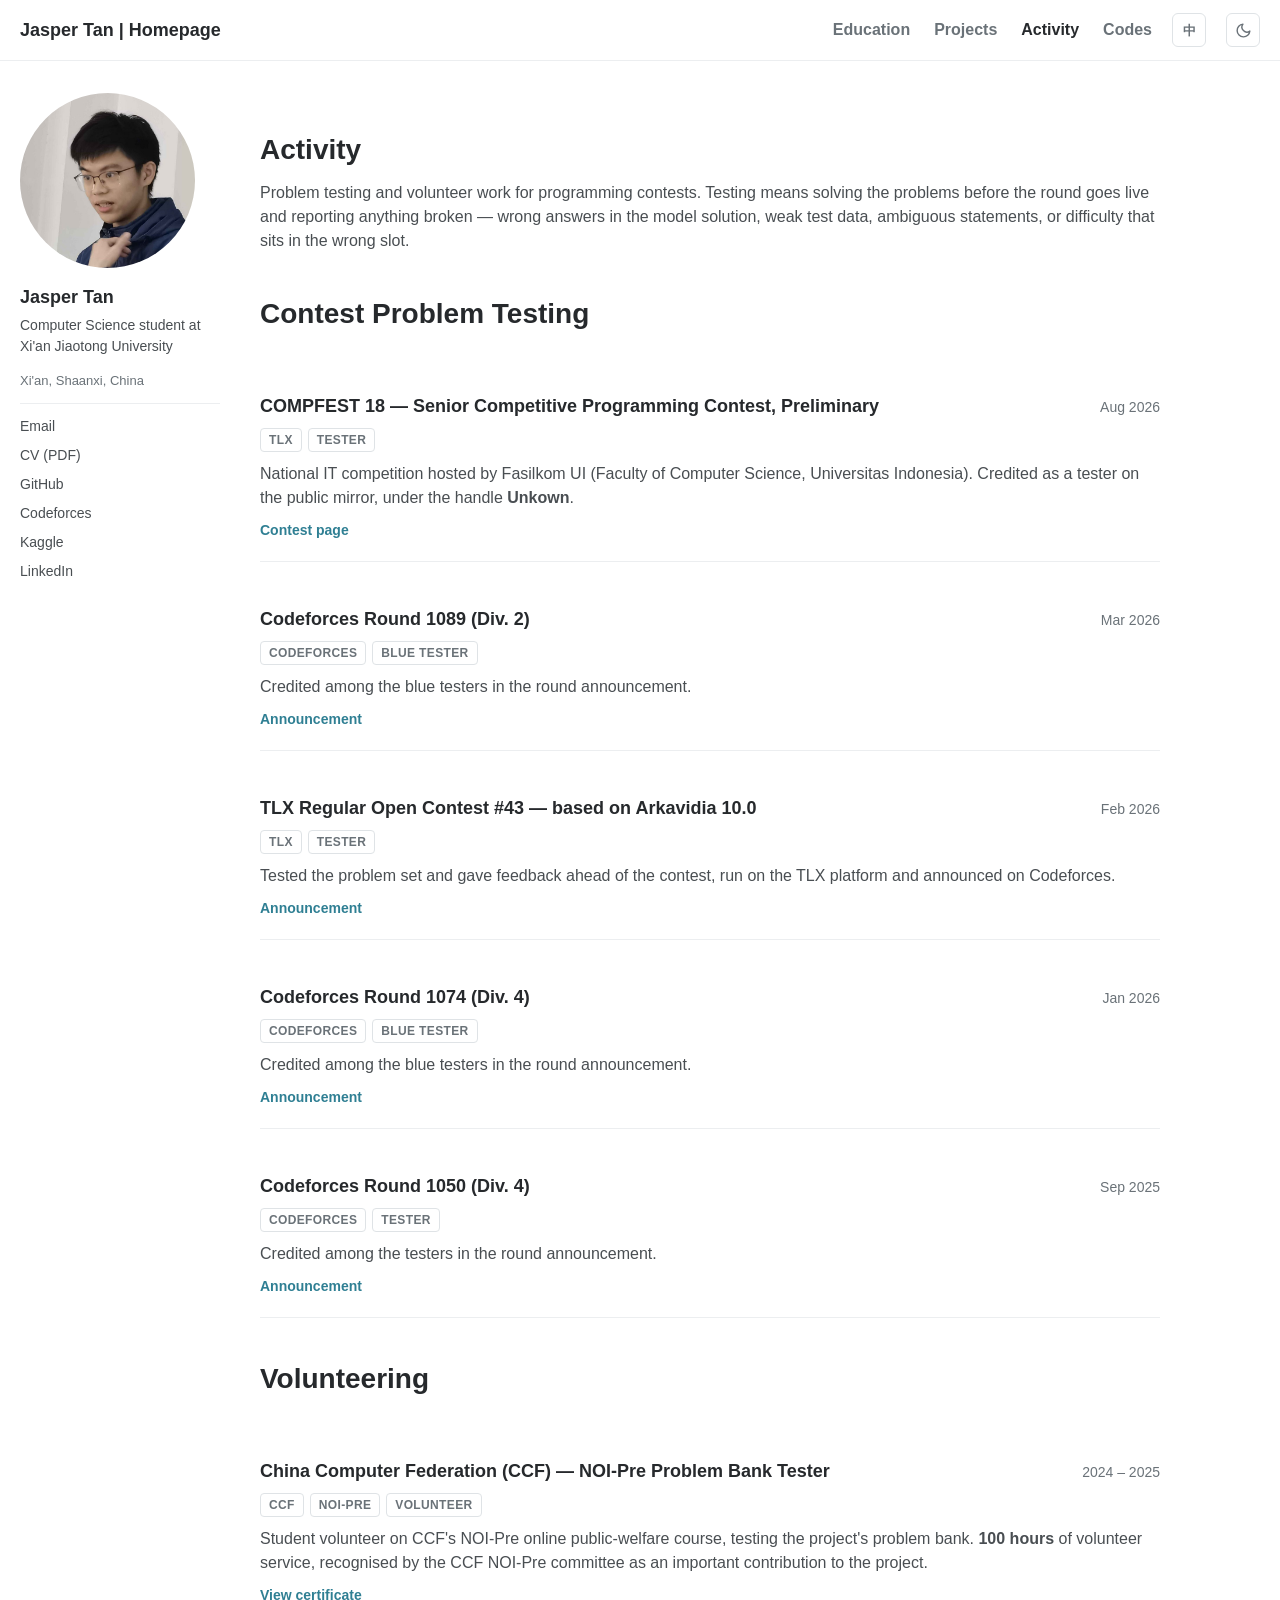
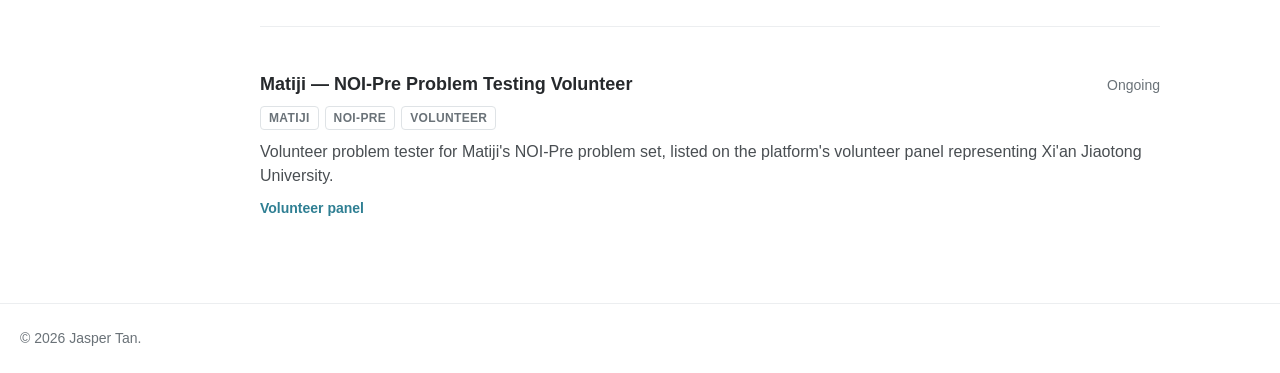
==== activity/index.html @ e1f54b2b "Serve pages at extension-less URLs Pages move to <name>/index.html so GitHub Pages serves /education" ====
<!DOCTYPE html>
<html lang="en">
<head>
<meta charset="UTF-8">
<meta name="viewport" content="width=device-width, initial-scale=1.0">
<title>Activity - Jasper Tan</title>
<meta name="description" content="Problem testing and volunteer work by Jasper Tan for Codeforces rounds, TLX contests, and the Matiji NOI-Pre problem set.">
<script>
  (function () {
    var t, l;
    try { t = localStorage.getItem('theme'); l = localStorage.getItem('locale'); } catch (e) {}
    if (!t) t = window.matchMedia('(prefers-color-scheme: dark)').matches ? 'dark' : 'light';
    if (!l) l = (navigator.language || '').toLowerCase().indexOf('zh') === 0 ? 'zh' : 'en';
    var d = document.documentElement;
    d.setAttribute('data-theme', t);
    d.setAttribute('data-locale', l);
    d.lang = l === 'zh' ? 'zh-CN' : 'en';
    // Entrance animations are opt-in via this class, so no JS means no
    // hidden content. The timeout is a failsafe on the wall clock: it
    // fires even where the animation timeline never advances.
    d.classList.add('anim');
    setTimeout(function () { d.classList.add('anim-settled'); }, 1600);
  })();
</script>
<link rel="stylesheet" href="/styles.css">
</head>
<body data-zh-title="活动 - 陈佃铭">

<header class="masthead">
  <div class="masthead__inner">
    <a class="site-title" href="/" data-zh="陈佃铭 | 主页">Jasper Tan | Homepage</a>
    <nav class="masthead__nav">
      <ul class="nav-links" id="navLinks">
        <li><a href="/education/" data-zh="教育背景">Education</a></li>
        <li><a href="/projects/" data-zh="项目">Projects</a></li>
        <li><a href="/activity/" class="is-active" data-zh="活动">Activity</a></li>
        <li><a href="/codes/" data-zh="代码">Codes</a></li>
      </ul>
      <button class="locale-toggle" id="localeToggle" aria-label="Switch language / 切换语言" title="中文 / English">
        <span class="locale-to-zh">中</span><span class="locale-to-en">EN</span>
      </button>
      <button class="theme-toggle" id="themeToggle" aria-label="Switch between light and dark theme" title="Switch theme">
        <svg class="icon-moon" viewBox="0 0 24 24" fill="none" stroke="currentColor" stroke-width="2" stroke-linecap="round" stroke-linejoin="round" aria-hidden="true"><path d="M21 12.79A9 9 0 1 1 11.21 3 7 7 0 0 0 21 12.79z"/></svg>
        <svg class="icon-sun" viewBox="0 0 24 24" fill="none" stroke="currentColor" stroke-width="2" stroke-linecap="round" stroke-linejoin="round" aria-hidden="true"><circle cx="12" cy="12" r="4"/><path d="M12 2v2M12 20v2M4.93 4.93l1.41 1.41M17.66 17.66l1.41 1.41M2 12h2M20 12h2M6.34 17.66l-1.41 1.41M19.07 4.93l-1.41 1.41"/></svg>
      </button>
      <button class="nav-toggle" id="navToggle" aria-label="Toggle menu" aria-expanded="false">
        <span></span><span></span><span></span>
      </button>
    </nav>
  </div>
</header>

<div class="layout">

  <aside class="sidebar">
    <div class="author__avatar">
      <img src="/images/profile.jpg" alt="Jasper Tan">
    </div>
    <div class="author__name" data-zh="陈佃铭 Jasper Tan">Jasper Tan</div>
    <p class="author__bio" data-zh="西安交通大学 计算机科学与技术">Computer Science student at Xi'an Jiaotong University</p>
    <p class="author__location" data-zh="中国 陕西省 西安市">Xi'an, Shaanxi, China</p>
    <ul class="author__urls">
      <li><a class="email-link" href="#" data-e="moc.liamg@nawul.nat.repsaj" data-zh="邮箱">Email</a></li>
      <li><a href="/files/Jasper_Tan_CV.pdf" target="_blank" rel="noopener"
             data-zh="简历 (PDF)" data-zh-href="/files/Jasper_Tan_CV_zh.pdf">CV (PDF)</a></li>
      <li><a href="https://github.com/jteh37449" target="_blank" rel="noopener">GitHub</a></li>
      <li><a href="https://codeforces.com/profile/Jteh" target="_blank" rel="noopener">Codeforces</a></li>
      <li><a href="https://www.kaggle.com/tanjasper" target="_blank" rel="noopener">Kaggle</a></li>
      <li><a href="https://www.linkedin.com/in/jasper-tan-xian/" target="_blank" rel="noopener" data-zh="领英">LinkedIn</a></li>
    </ul>
  </aside>

  <main class="page">
    <h1 class="page__title" data-zh="活动">Activity</h1>
    <p data-zh="为程序设计竞赛做题目测试与志愿工作。题目测试指在比赛正式开始前解题，并反馈发现的问题 —— 标程错误、数据强度不足、题面表述有歧义，或难度定位不合适。">
      Problem testing and volunteer work for programming contests. Testing means solving the
      problems before the round goes live and reporting anything broken &mdash; wrong answers in
      the model solution, weak test data, ambiguous statements, or difficulty that sits in the
      wrong slot.
    </p>

    <h1 data-zh="竞赛题目测试">Contest Problem Testing</h1>

    <div class="card">
      <div class="card__head">
        <h3 class="card__title" data-zh="COMPFEST 18 —— 高级组程序设计竞赛（SCPC）预选赛">COMPFEST 18 &mdash; Senior Competitive Programming Contest, Preliminary</h3>
        <span class="card__when" data-zh="2026 年 8 月">Aug 2026</span>
      </div>
      <div class="tags"><span class="tag">TLX</span><span class="tag" data-zh="测试员">Tester</span></div>
      <p data-zh-html="由印度尼西亚大学计算机科学学院（Fasilkom UI）主办的全国性 IT 赛事。以 <strong>Unkown</strong> 的 ID 在公开镜像赛中被列为测试员。">
        National IT competition hosted by Fasilkom UI (Faculty of Computer Science, Universitas
        Indonesia). Credited as a tester on the public mirror, under the handle
        <strong>Unkown</strong>.
      </p>
      <div class="card__links">
        <a href="https://tlx.toki.id/contests/compfest-18-scpc-penyisihan-mirror" target="_blank" rel="noopener" data-zh="比赛页面">Contest page</a>
      </div>
    </div>

    <div class="card">
      <div class="card__head">
        <h3 class="card__title">Codeforces Round 1089 (Div. 2)</h3>
        <span class="card__when" data-zh="2026 年 3 月">Mar 2026</span>
      </div>
      <div class="tags"><span class="tag">Codeforces</span><span class="tag" data-zh="蓝名测试员">Blue Tester</span></div>
      <p data-zh="在赛前公告中被列入蓝名测试员名单。">Credited among the blue testers in the round announcement.</p>
      <div class="card__links">
        <a href="https://codeforces.com/blog/entry/152376" target="_blank" rel="noopener" data-zh="赛前公告">Announcement</a>
      </div>
    </div>

    <div class="card">
      <div class="card__head">
        <h3 class="card__title" data-zh="TLX Regular Open Contest #43 —— 基于 Arkavidia 10.0">TLX Regular Open Contest #43 &mdash; based on Arkavidia 10.0</h3>
        <span class="card__when" data-zh="2026 年 2 月">Feb 2026</span>
      </div>
      <div class="tags"><span class="tag">TLX</span><span class="tag" data-zh="测试员">Tester</span></div>
      <p data-zh="赛前测试整套题目并提供反馈。比赛在 TLX 平台举办，并在 Codeforces 上发布公告。">
        Tested the problem set and gave feedback ahead of the contest, run on the TLX platform
        and announced on Codeforces.
      </p>
      <div class="card__links">
        <a href="https://codeforces.com/blog/entry/150845" target="_blank" rel="noopener" data-zh="赛前公告">Announcement</a>
      </div>
    </div>

    <div class="card">
      <div class="card__head">
        <h3 class="card__title">Codeforces Round 1074 (Div. 4)</h3>
        <span class="card__when" data-zh="2026 年 1 月">Jan 2026</span>
      </div>
      <div class="tags"><span class="tag">Codeforces</span><span class="tag" data-zh="蓝名测试员">Blue Tester</span></div>
      <p data-zh="在赛前公告中被列入蓝名测试员名单。">Credited among the blue testers in the round announcement.</p>
      <div class="card__links">
        <a href="https://codeforces.com/blog/entry/150087" target="_blank" rel="noopener" data-zh="赛前公告">Announcement</a>
      </div>
    </div>

    <div class="card">
      <div class="card__head">
        <h3 class="card__title">Codeforces Round 1050 (Div. 4)</h3>
        <span class="card__when" data-zh="2025 年 9 月">Sep 2025</span>
      </div>
      <div class="tags"><span class="tag">Codeforces</span><span class="tag" data-zh="测试员">Tester</span></div>
      <p data-zh="在赛前公告中被列入测试员名单。">Credited among the testers in the round announcement.</p>
      <div class="card__links">
        <a href="https://codeforces.com/blog/entry/146136" target="_blank" rel="noopener" data-zh="赛前公告">Announcement</a>
      </div>
    </div>

    <h1 data-zh="志愿服务">Volunteering</h1>

    <div class="card">
      <div class="card__head">
        <h3 class="card__title" data-zh="中国计算机学会（CCF）—— NOI-Pre 题库测试志愿者">China Computer Federation (CCF) &mdash; NOI-Pre Problem Bank Tester</h3>
        <span class="card__when" data-zh="2024 – 2025 年度">2024 &ndash; 2025</span>
      </div>
      <div class="tags"><span class="tag">CCF</span><span class="tag">NOI-Pre</span><span class="tag" data-zh="志愿者">Volunteer</span></div>
      <p data-zh-html="作为中国计算机学会（CCF）NOI-Pre 网上公益课的学生志愿者，参与项目题库的测试工作。累计志愿服务 <strong>100 小时</strong>，获 CCF NOI-Pre 组委会认可为对项目做出重要贡献。">
        Student volunteer on CCF's NOI-Pre online public-welfare course, testing the project's
        problem bank. <strong>100 hours</strong> of volunteer service, recognised by the CCF
        NOI-Pre committee as an important contribution to the project.
      </p>
      <div class="card__links">
        <button class="cert-open" type="button"
                data-cert="/images/certificates/ccf-noipre-volunteer.jpg"
                data-cert-title="CCF NOI-Pre Volunteer Certificate — 100 hours of problem bank testing, 2024–2025 (issued Mar 2025)"
                data-cert-title-zh="CCF NOI-Pre 志愿者证书 —— 题库测试，累计志愿服务 100 小时，2024–2025 年度（2025 年 3 月颁发）"
                data-zh="查看证书">
          View certificate
        </button>
      </div>
    </div>

    <div class="card">
      <div class="card__head">
        <h3 class="card__title" data-zh="码蹄集 —— NOI-Pre 题目测试志愿者">Matiji &mdash; NOI-Pre Problem Testing Volunteer</h3>
        <span class="card__when" data-zh="持续中">Ongoing</span>
      </div>
      <div class="tags"><span class="tag" data-zh="码蹄集">Matiji</span><span class="tag">NOI-Pre</span><span class="tag" data-zh="志愿者">Volunteer</span></div>
      <p data-zh="担任码蹄集 NOI-Pre 题库的志愿测试员，以西安交通大学身份列于平台的优秀志愿者风采页。">
        Volunteer problem tester for Matiji's NOI-Pre problem set, listed on the platform's
        volunteer panel representing Xi'an Jiaotong University.
      </p>
      <div class="card__links">
        <a href="https://www.matiji.net/exam/volunteer" target="_blank" rel="noopener" data-zh="志愿者风采页">Volunteer panel</a>
      </div>
    </div>
  </main>

</div>

<div class="lightbox" id="lightbox" role="dialog" aria-modal="true" aria-label="Certificate">
  <div class="lightbox__inner">
    <button class="lightbox__close" type="button" aria-label="Close certificate">&times;</button>
    <img class="lightbox__img" alt="">
    <p class="lightbox__caption"></p>
  </div>
</div>

<footer class="site-footer">
  <div class="site-footer__inner">
    &copy; <span id="year"></span> <span data-zh="陈佃铭">Jasper Tan</span>.
  </div>
</footer>

<script src="/script.js"></script>
</body>
</html>
---- styles.css ----
/* ---------------------------------------------------------------
   Academic portfolio — palette & typography

   Theming: a small inline script in each page's <head> sets
   data-theme="light|dark" on <html> before paint, so there is no
   flash. The prefers-color-scheme block below is the no-JavaScript
   fallback; the [data-theme="dark"] block comes after it so an
   explicit choice always wins.
   --------------------------------------------------------------- */
:root {
  --text: #494e52;
  --text-strong: #26292c;
  /* #6a7278 rather than the theme's original #7a8288: the lighter grey is
     only 3.9:1 on white, below the 4.5:1 WCAG AA threshold for body text. */
  --muted: #6a7278;
  --border: #eceef0;
  --border-strong: #dfe3e6;
  --link: #2f7f93;
  --link-hover: #1f5c6b;
  --bg: #ffffff;
  --bg-subtle: #fafbfb;
  --code-bg: #f4f6f7;
  --sidebar-width: 200px;
  --max-width: 1280px;
  --font: -apple-system, BlinkMacSystemFont, "Segoe UI", Roboto,
          "Helvetica Neue", Arial, sans-serif;
  --font-cjk: -apple-system, BlinkMacSystemFont, "Segoe UI", "PingFang SC",
              "Hiragino Sans GB", "Microsoft YaHei", "Noto Sans CJK SC",
              "Source Han Sans SC", sans-serif;
  --mono: ui-monospace, SFMono-Regular, "SF Mono", Menlo, Consolas, monospace;
}

/* No-JS fallback: follow the system preference */
@media (prefers-color-scheme: dark) {
  :root:not([data-theme="light"]) {
    --text: #c4cad0;
    --text-strong: #eef1f4;
    --muted: #8c959d;
    --border: #262b31;
    --border-strong: #333a42;
    --link: #6fb3c7;
    --link-hover: #93cbdb;
    --bg: #15181b;
    --bg-subtle: #1a1e22;
    --code-bg: #22272c;
  }
}

/* Explicit choice wins over the system preference */
:root[data-theme="dark"] {
  --text: #c4cad0;
  --text-strong: #eef1f4;
  --muted: #8c959d;
  --border: #262b31;
  --border-strong: #333a42;
  --link: #6fb3c7;
  --link-hover: #93cbdb;
  --bg: #15181b;
  --bg-subtle: #1a1e22;
  --code-bg: #22272c;
}

* { box-sizing: border-box; }

html { scroll-behavior: smooth; }

body {
  margin: 0;
  font-family: var(--font);
  font-size: 16px;
  line-height: 1.5;
  color: var(--text);
  background: var(--bg);
  -webkit-font-smoothing: antialiased;
}

a { color: var(--link); text-decoration: none; }
a:hover { color: var(--link-hover); text-decoration: underline; }

code {
  font-family: var(--mono);
  font-size: .88em;
  background: var(--code-bg);
  border-radius: 3px;
  padding: 1px 5px;
}

/* ---------------------------------------------------------------
   Entrance animations

   These fade content in from opacity 0, which means a failure to
   animate would leave the page blank. Two guards, because a portfolio
   that renders empty is worse than one with no animation:

   1. Everything is gated behind `:root.anim`, added by the inline
      head script. No JavaScript -> no animation, content just shows.
   2. That same script sets a 1.6s `setTimeout` adding `.anim-settled`,
      which force-clears the animation. setTimeout runs off the wall
      clock, so it fires even where the *animation* timeline is frozen
      (some headless renderers and crawlers do exactly this — verified
      against one where document.timeline.currentTime never advanced).

   The stagger is nth-child rather than JS-assigned delays, so it can
   never start before a late script gets around to setting them.
   --------------------------------------------------------------- */

/* Failsafe: whatever happened, show the content. */
:root.anim-settled .masthead,
:root.anim-settled .masthead__inner > *,
:root.anim-settled .sidebar > *,
:root.anim-settled .page > *,
:root.anim-settled .site-footer,
:root.anim-settled .author__avatar img {
  animation: none !important;
  opacity: 1 !important;
  transform: none !important;
}
@keyframes enter-up {
  from { opacity: 0; transform: translateY(14px); }
  to   { opacity: 1; transform: none; }
}

@keyframes enter-fade {
  from { opacity: 0; }
  to   { opacity: 1; }
}

@keyframes enter-pop {
  from { opacity: 0; transform: scale(.94); }
  to   { opacity: 1; transform: none; }
}

/* Transform only — safe where the animation clock never advances,
   because it can never leave anything invisible. */
@keyframes pop-scale {
  from { transform: scale(.94); }
  to   { transform: none; }
}

@media (prefers-reduced-motion: no-preference) {
  :root.anim .masthead__inner > *,
  :root.anim .sidebar > *,
  :root.anim .page > * {
    animation: enter-up .55s cubic-bezier(.22, .61, .36, 1) both;
  }

  :root.anim .masthead { animation: enter-fade .4s ease-out both; }
  :root.anim .author__avatar img { animation: enter-pop .7s cubic-bezier(.22, .61, .36, 1) both; }
  :root.anim .site-footer { animation: enter-fade .6s ease-out .5s both; }

  /* Masthead first, then sidebar, then the page column. */
  :root.anim .masthead__inner > *:nth-child(1) { animation-delay: 40ms; }
  :root.anim .masthead__inner > *:nth-child(2) { animation-delay: 110ms; }

  :root.anim .sidebar > *:nth-child(1) { animation-delay: 140ms; }
  :root.anim .sidebar > *:nth-child(2) { animation-delay: 195ms; }
  :root.anim .sidebar > *:nth-child(3) { animation-delay: 250ms; }
  :root.anim .sidebar > *:nth-child(4) { animation-delay: 305ms; }
  :root.anim .sidebar > *:nth-child(5) { animation-delay: 360ms; }
  :root.anim .sidebar > *:nth-child(6) { animation-delay: 415ms; }

  :root.anim .page > *:nth-child(1)  { animation-delay: 230ms; }
  :root.anim .page > *:nth-child(2)  { animation-delay: 285ms; }
  :root.anim .page > *:nth-child(3)  { animation-delay: 340ms; }
  :root.anim .page > *:nth-child(4)  { animation-delay: 395ms; }
  :root.anim .page > *:nth-child(5)  { animation-delay: 450ms; }
  :root.anim .page > *:nth-child(6)  { animation-delay: 505ms; }
  :root.anim .page > *:nth-child(7)  { animation-delay: 560ms; }
  :root.anim .page > *:nth-child(8)  { animation-delay: 615ms; }
  :root.anim .page > *:nth-child(9)  { animation-delay: 670ms; }
  :root.anim .page > *:nth-child(n+10) { animation-delay: 720ms; }

  /* Certificate lightbox.

     Deliberately transform-only, with no opacity in the keyframe. The
     `.anim-settled` failsafe cannot help here — it fires 1.6s after page
     load, long before anyone clicks a certificate — so the animation has
     to be safe on its own. A frozen clock leaves the panel resting at
     scale(.94): visibly fine, just fractionally small. An opacity fade
     would instead leave an invisible certificate behind a dark overlay. */
  .lightbox.is-open .lightbox__inner {
    animation: pop-scale .28s cubic-bezier(.22, .61, .36, 1) both;
  }
}

/* ---------------- Masthead ---------------- */
.masthead {
  border-bottom: 1px solid var(--border);
  background: var(--bg);
  position: relative;
}

.masthead__inner {
  max-width: var(--max-width);
  margin: 0 auto;
  padding: 0 20px;
  display: flex;
  align-items: center;
  justify-content: space-between;
  min-height: 60px;
  gap: 16px;
}

.site-title {
  font-size: 18px;
  font-weight: 700;
  color: var(--text-strong);
  text-decoration: none;
  white-space: nowrap;
}
.site-title:hover { color: var(--text-strong); text-decoration: none; }

.masthead__nav {
  display: flex;
  align-items: center;
  gap: 20px;
}

.nav-links {
  list-style: none;
  display: flex;
  align-items: center;
  gap: 24px;
  margin: 0;
  padding: 0;
}

.nav-links a {
  font-size: 16px;
  font-weight: 700;
  color: var(--muted);
  text-decoration: none;
}
.nav-links a:hover { color: var(--text-strong); text-decoration: none; }
.nav-links a.is-active { color: var(--text-strong); }

/* Theme toggle */
.theme-toggle {
  display: flex;
  align-items: center;
  justify-content: center;
  width: 34px;
  height: 34px;
  padding: 0;
  border: 1px solid var(--border-strong);
  border-radius: 6px;
  background: transparent;
  color: var(--muted);
  cursor: pointer;
}
.theme-toggle:hover { color: var(--text-strong); border-color: var(--muted); }

@media (prefers-reduced-motion: no-preference) {
  .theme-toggle,
  .locale-toggle { transition: color .18s ease, border-color .18s ease; }
  .theme-toggle svg { transition: transform .35s cubic-bezier(.22, .61, .36, 1); }
  .theme-toggle:hover svg { transform: rotate(18deg); }
  .nav-links a,
  .author__urls a,
  .card__title a,
  .award-list .award-name { transition: color .18s ease; }
}
.theme-toggle svg { width: 17px; height: 17px; display: block; }

/* Which icon shows. Default (light): offer the moon. */
.theme-toggle .icon-sun { display: none; }
.theme-toggle .icon-moon { display: block; }
@media (prefers-color-scheme: dark) {
  :root:not([data-theme="light"]) .theme-toggle .icon-sun { display: block; }
  :root:not([data-theme="light"]) .theme-toggle .icon-moon { display: none; }
}
:root[data-theme="dark"] .theme-toggle .icon-sun { display: block; }
:root[data-theme="dark"] .theme-toggle .icon-moon { display: none; }
:root[data-theme="light"] .theme-toggle .icon-sun { display: none; }
:root[data-theme="light"] .theme-toggle .icon-moon { display: block; }

/* Language toggle — same shape as the theme button */
.locale-toggle {
  display: flex;
  align-items: center;
  justify-content: center;
  min-width: 34px;
  height: 34px;
  padding: 0 7px;
  border: 1px solid var(--border-strong);
  border-radius: 6px;
  background: transparent;
  color: var(--muted);
  font-family: var(--font);
  font-size: 13px;
  font-weight: 700;
  line-height: 1;
  cursor: pointer;
}
.locale-toggle:hover { color: var(--text-strong); border-color: var(--muted); }

/* Show the language you would switch TO. */
:root[data-locale="zh"] .locale-toggle .locale-to-zh { display: none; }
:root:not([data-locale="zh"]) .locale-toggle .locale-to-en { display: none; }

/* Chinese text sits better with a slightly looser line and a CJK-aware stack. */
:root[data-locale="zh"] body {
  font-family: var(--font-cjk);
  line-height: 1.7;
}

.nav-toggle {
  display: none;
  flex-direction: column;
  gap: 4px;
  background: none;
  border: 0;
  padding: 8px;
  cursor: pointer;
}
.nav-toggle span {
  display: block;
  width: 20px;
  height: 2px;
  background: var(--muted);
  border-radius: 2px;
}

/* ---------------- Two-column layout ---------------- */
.layout {
  max-width: var(--max-width);
  margin: 0 auto;
  padding: 32px 20px 64px;
  display: flex;
  align-items: flex-start;
  gap: 40px;
}

/* ---------------- Sidebar ---------------- */
.sidebar {
  width: var(--sidebar-width);
  flex: 0 0 var(--sidebar-width);
  position: sticky;
  top: 32px;
  font-size: 14px;
}

.author__avatar img {
  width: 175px;
  max-width: 100%;
  aspect-ratio: 1 / 1;
  object-fit: cover;
  border-radius: 50%;
  display: block;
}

.author__name {
  margin: 16px 0 4px;
  font-size: 18px;
  font-weight: 700;
  color: var(--text-strong);
}

.author__bio {
  margin: 0 0 14px;
  font-size: 14px;
  color: var(--text);
}

.author__location {
  margin: 0 0 12px;
  font-size: 13px;
  color: var(--muted);
}

.author__urls {
  list-style: none;
  margin: 0;
  padding: 12px 0 0;
  border-top: 1px solid var(--border);
}

.author__urls li { margin-bottom: 8px; }

.author__urls a {
  color: var(--text);
  font-size: 14px;
  text-decoration: none;
}
.author__urls a:hover { color: var(--link); text-decoration: underline; }

/* ---------------- Main content ---------------- */
.page {
  flex: 1 1 auto;
  min-width: 0;
  max-width: 900px;
}

.page__title {
  margin: 0 0 24px;
  font-size: 32px;
  font-weight: 700;
  line-height: 1.2;
  color: var(--text-strong);
}

.page h1 {
  margin: 40px 0 14px;
  font-size: 28px;
  font-weight: 700;
  color: var(--text-strong);
}

.page h2 {
  margin: 32px 0 12px;
  font-size: 22px;
  font-weight: 700;
  color: var(--text-strong);
}

.page h3 {
  margin: 24px 0 8px;
  font-size: 18px;
  font-weight: 700;
  color: var(--text-strong);
}

.page p { margin: 0 0 16px; }

.page ul, .page ol { margin: 0 0 16px; padding-left: 22px; }
.page li { margin-bottom: 8px; }

hr {
  border: 0;
  border-top: 1px solid var(--border);
  margin: 32px 0;
}

/* News list (homepage) */
.news-list { list-style: none; padding-left: 0; }

.news-list li {
  padding-left: 92px;
  position: relative;
  margin-bottom: 12px;
}

.news-list .date {
  position: absolute;
  left: 0;
  top: 0;
  width: 82px;
  color: var(--muted);
  font-size: 14px;
  font-weight: 700;
  white-space: nowrap;
}

/* Chinese dates ("2025 年 12 月") run ~88px — wider than the English gutter.
   Desktop only: below 900px the date stacks above the text, and these
   selectors would otherwise out-specify the mobile rules and reinstate
   a 118px indent on a narrow screen. */
@media (min-width: 901px) {
  :root[data-locale="zh"] .news-list li { padding-left: 118px; }
  :root[data-locale="zh"] .news-list .date { width: 106px; }
}

/* Education / award entries */
.entry {
  padding: 18px 0;
  border-bottom: 1px solid var(--border);
}
.entry:last-child { border-bottom: 0; }

.entry__head {
  display: flex;
  justify-content: space-between;
  align-items: baseline;
  gap: 16px;
  flex-wrap: wrap;
}

.entry__title {
  margin: 0;
  font-size: 17px;
  font-weight: 700;
  color: var(--text-strong);
}

.entry__meta {
  color: var(--muted);
  font-size: 14px;
  white-space: nowrap;
}

.entry__sub {
  margin: 2px 0 8px;
  color: var(--muted);
  font-size: 15px;
}

.entry p { margin: 0 0 8px; }

/* Compact award rows */
.award-list { list-style: none; padding-left: 0; }

.award-list li {
  display: flex;
  justify-content: space-between;
  align-items: baseline;
  gap: 16px;
  padding: 11px 0;
  border-bottom: 1px solid var(--border);
  margin-bottom: 0;
}
.award-list li:last-child { border-bottom: 0; }

.award-list .award-when {
  color: var(--muted);
  font-size: 14px;
  white-space: nowrap;
}

.award-hint {
  margin: -12px 0 16px;
  font-size: 14px;
  color: var(--muted);
}

/* Award rows that open a certificate */
.award-list li.has-cert { cursor: pointer; }

.award-list button.cert-open {
  display: flex;
  justify-content: space-between;
  align-items: baseline;
  gap: 16px;
  width: 100%;
  padding: 0;
  background: none;
  border: 0;
  font: inherit;
  color: inherit;
  text-align: left;
  cursor: pointer;
}

.award-list button.cert-open:hover .award-name,
.award-list button.cert-open:focus-visible .award-name { color: var(--link); }

/* Only rows that actually open a certificate get the document glyph. */
button.cert-open .award-name::after {
  content: "";
  display: inline-block;
  width: 13px;
  height: 13px;
  margin-left: 7px;
  vertical-align: -1px;
  background-color: currentColor;
  opacity: .5;
  /* certificate / document glyph */
  -webkit-mask: var(--cert-icon) center / contain no-repeat;
  mask: var(--cert-icon) center / contain no-repeat;
}

:root {
  --cert-icon: url('data:image/svg+xml;utf8,<svg xmlns="http://www.w3.org/2000/svg" viewBox="0 0 24 24" fill="none" stroke="black" stroke-width="2" stroke-linecap="round" stroke-linejoin="round"><path d="M14 2H6a2 2 0 0 0-2 2v16a2 2 0 0 0 2 2h12a2 2 0 0 0 2-2V8z"/><polyline points="14 2 14 8 20 8"/></svg>');
}

button.cert-open:hover .award-name::after { opacity: 1; }

/* Lightbox */
.lightbox {
  position: fixed;
  inset: 0;
  z-index: 100;
  display: none;
  align-items: center;
  justify-content: center;
  padding: 32px 20px;
  background: rgba(8, 10, 12, .82);
}
.lightbox.is-open { display: flex; }

.lightbox__inner {
  position: relative;
  max-width: 900px;
  width: 100%;
  max-height: 100%;
  display: flex;
  flex-direction: column;
  gap: 12px;
}

.lightbox__img {
  max-width: 100%;
  max-height: calc(100vh - 150px);
  object-fit: contain;
  border-radius: 6px;
  background: #fff;
  margin: 0 auto;
  display: block;
}

.lightbox__caption {
  color: #e8ebee;
  font-size: 14px;
  text-align: center;
}
.lightbox__caption a { color: #9fd4e4; }

.lightbox__close {
  position: absolute;
  top: -34px;
  right: 0;
  width: 32px;
  height: 32px;
  padding: 0;
  border: 0;
  border-radius: 6px;
  background: rgba(255, 255, 255, .12);
  color: #fff;
  font-size: 20px;
  line-height: 1;
  cursor: pointer;
}
.lightbox__close:hover { background: rgba(255, 255, 255, .25); }

/* Project / code cards */
.card {
  padding: 20px 0;
  border-bottom: 1px solid var(--border);
}
.card:last-child { border-bottom: 0; }

.card__head {
  display: flex;
  justify-content: space-between;
  align-items: baseline;
  gap: 16px;
  flex-wrap: wrap;
}

.card__title {
  margin: 0 0 6px;
  font-size: 18px;
  font-weight: 700;
  color: var(--text-strong);
}

.card__title a { color: var(--text-strong); }
.card__title a:hover { color: var(--link); }

.card__when { color: var(--muted); font-size: 14px; white-space: nowrap; }

.card p { margin: 0 0 10px; }

.tags { display: flex; flex-wrap: wrap; gap: 6px; margin-bottom: 10px; }

.tag {
  font-size: 12px;
  font-weight: 600;
  letter-spacing: .03em;
  text-transform: uppercase;
  color: var(--muted);
  border: 1px solid var(--border-strong);
  border-radius: 4px;
  padding: 2px 8px;
}

.card__links { display: flex; flex-wrap: wrap; gap: 16px; font-size: 14px; font-weight: 600; }

/* Certificate opener sitting among the card links — matches them visually. */
.card__links button.cert-open {
  padding: 0;
  border: 0;
  background: none;
  font: inherit;
  color: var(--link);
  cursor: pointer;
}
.card__links button.cert-open:hover { color: var(--link-hover); text-decoration: underline; }

/* Skills */
.skill-group { margin-bottom: 14px; }
.skill-group strong { color: var(--text-strong); }

/* Empty state */
.empty-note {
  padding: 28px 0;
  color: var(--muted);
}

/* Blog list */
.post-list { list-style: none; padding-left: 0; }

.post-list li {
  padding: 16px 0;
  border-bottom: 1px solid var(--border);
}
.post-list li:last-child { border-bottom: 0; }

.post-list .post-title {
  display: block;
  font-size: 18px;
  font-weight: 700;
  color: var(--text-strong);
  margin-bottom: 4px;
}
.post-list .post-title:hover { color: var(--link); text-decoration: none; }

.post-list .post-date {
  font-size: 14px;
  color: var(--muted);
  display: block;
  margin-bottom: 6px;
}

.post-list p { margin: 0; }

/* ---------------- Footer ---------------- */
.site-footer {
  border-top: 1px solid var(--border);
  padding: 24px 20px;
  color: var(--muted);
  font-size: 14px;
}

.site-footer__inner {
  max-width: var(--max-width);
  margin: 0 auto;
}

/* ---------------- Responsive ---------------- */
@media (max-width: 900px) {
  .layout {
    flex-direction: column;
    gap: 28px;
    padding-top: 24px;
  }

  .sidebar {
    width: 100%;
    flex: none;
    position: static;
    display: flex;
    flex-direction: column;
    align-items: flex-start;
    padding-bottom: 24px;
    border-bottom: 1px solid var(--border);
  }

  .author__avatar img { width: 120px; }

  .author__urls {
    display: flex;
    flex-wrap: wrap;
    gap: 16px;
    width: 100%;
  }
  .author__urls li { margin-bottom: 0; }

  .nav-toggle { display: flex; }

  .nav-links {
    display: none;
    position: absolute;
    left: 0;
    right: 0;
    top: 60px;
    z-index: 20;
    flex-direction: column;
    align-items: flex-start;
    gap: 0;
    background: var(--bg);
    border-bottom: 1px solid var(--border);
    padding: 4px 20px 12px;
  }
  .nav-links.is-open { display: flex; }
  .nav-links li { width: 100%; }
  .nav-links a { display: block; padding: 10px 0; }

  .page__title { font-size: 27px; }

  .news-list li { padding-left: 0; }
  .news-list .date { position: static; display: block; width: auto; margin-bottom: 2px; }

  .award-list li,
  .award-list button.cert-open { flex-direction: column; gap: 2px; }

  .lightbox { padding: 20px 12px; }
  .lightbox__close { top: -30px; }
  .lightbox__img { max-height: calc(100vh - 130px); }
}
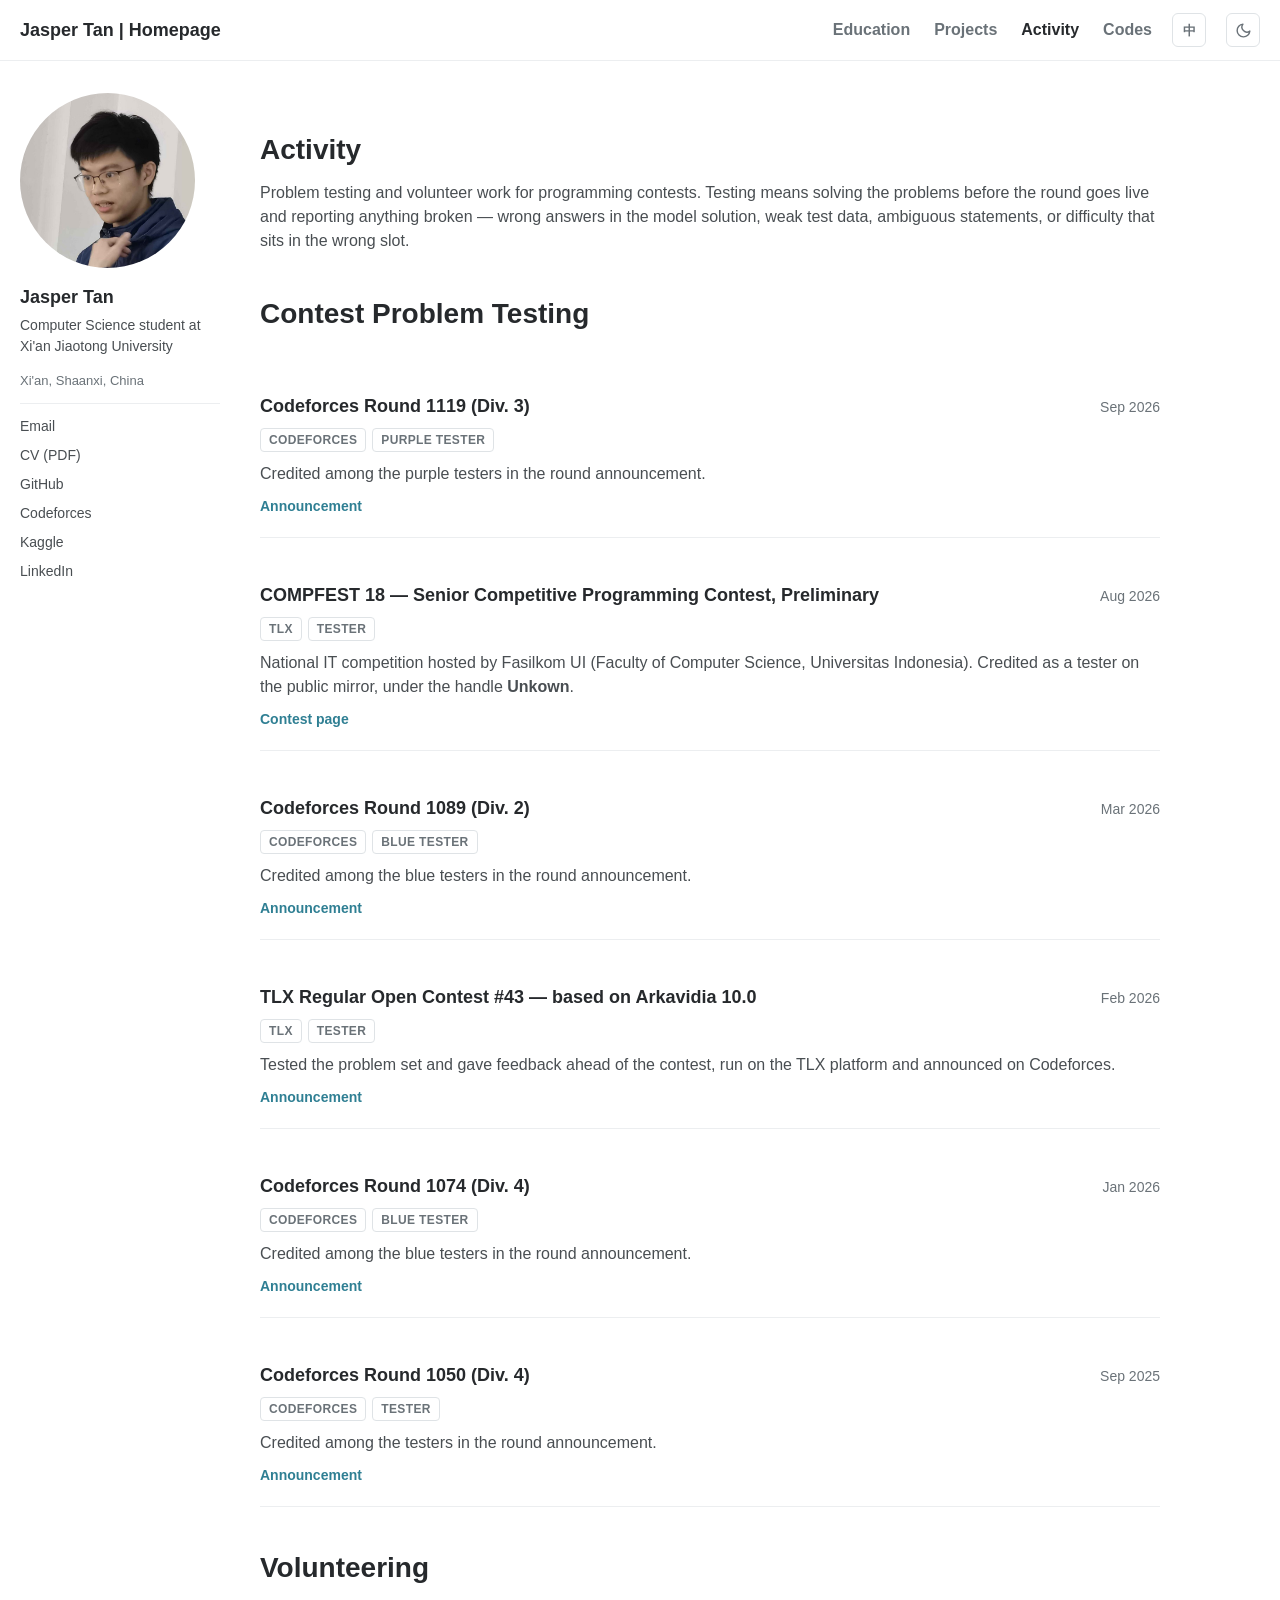
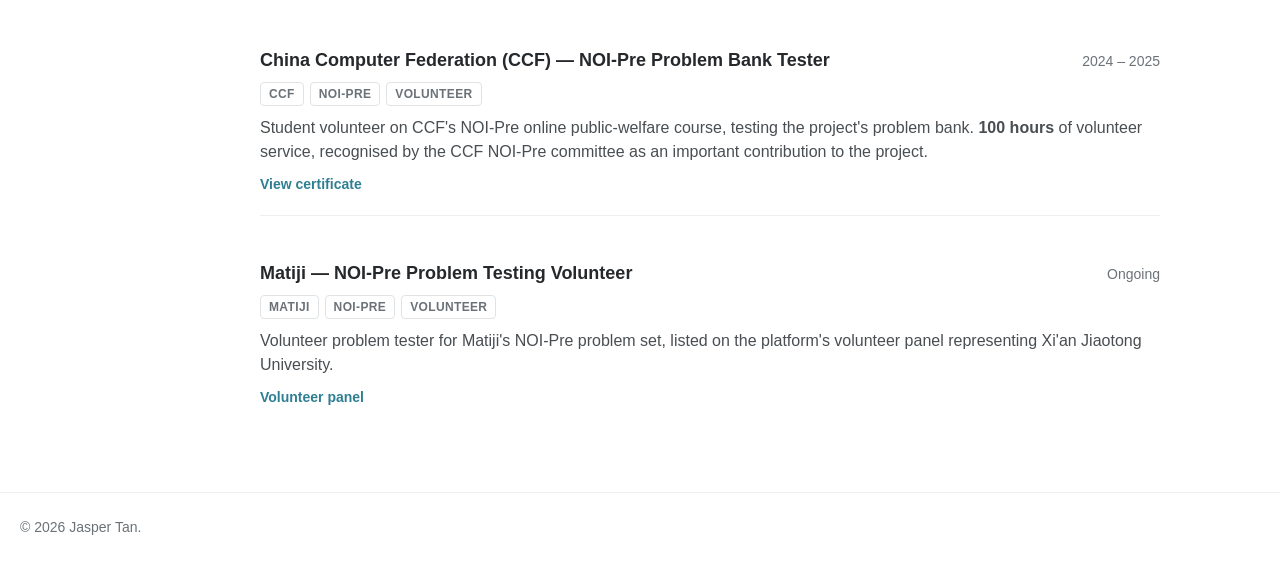
==== commit a8c57acf: "Add Codeforces Round 1119 (Div. 3) testing credit Verified against the announcement (blog/entry/1563" ====
--- a/activity/index.html
+++ b/activity/index.html
@@ -83,6 +83,18 @@
 
     <div class="card">
       <div class="card__head">
+        <h3 class="card__title">Codeforces Round 1119 (Div. 3)</h3>
+        <span class="card__when" data-zh="2026 年 9 月">Sep 2026</span>
+      </div>
+      <div class="tags"><span class="tag">Codeforces</span><span class="tag" data-zh="紫名测试员">Purple Tester</span></div>
+      <p data-zh="在赛前公告中被列入紫名测试员名单。">Credited among the purple testers in the round announcement.</p>
+      <div class="card__links">
+        <a href="https://codeforces.com/blog/entry/156327" target="_blank" rel="noopener" data-zh="赛前公告">Announcement</a>
+      </div>
+    </div>
+
+    <div class="card">
+      <div class="card__head">
         <h3 class="card__title" data-zh="COMPFEST 18 —— 高级组程序设计竞赛（SCPC）预选赛">COMPFEST 18 &mdash; Senior Competitive Programming Contest, Preliminary</h3>
         <span class="card__when" data-zh="2026 年 8 月">Aug 2026</span>
       </div>
--- a/styles.css
+++ b/styles.css
@@ -207,6 +207,12 @@
   color: var(--text-strong);
   text-decoration: none;
   white-space: nowrap;
+  /* Let the title shrink rather than push the nav off-screen. Without
+     min-width:0 a flex item refuses to go below its content width, which
+     forced ~16px of horizontal scroll at 360px — a very common phone width. */
+  min-width: 0;
+  overflow: hidden;
+  text-overflow: ellipsis;
 }
 .site-title:hover { color: var(--text-strong); text-decoration: none; }
 
@@ -783,6 +789,13 @@
   .award-list li,
   .award-list button.cert-open { flex-direction: column; gap: 2px; }
 
+  /* Narrow phones: buy back room in the masthead so the title keeps
+     as many characters as possible before the ellipsis kicks in. */
+  .masthead__inner { padding: 0 14px; gap: 10px; }
+  .masthead__nav { gap: 10px; }
+  .site-title { font-size: 17px; }
+  .nav-toggle { padding: 8px 2px; }
+
   .lightbox { padding: 20px 12px; }
   .lightbox__close { top: -30px; }
   .lightbox__img { max-height: calc(100vh - 130px); }
